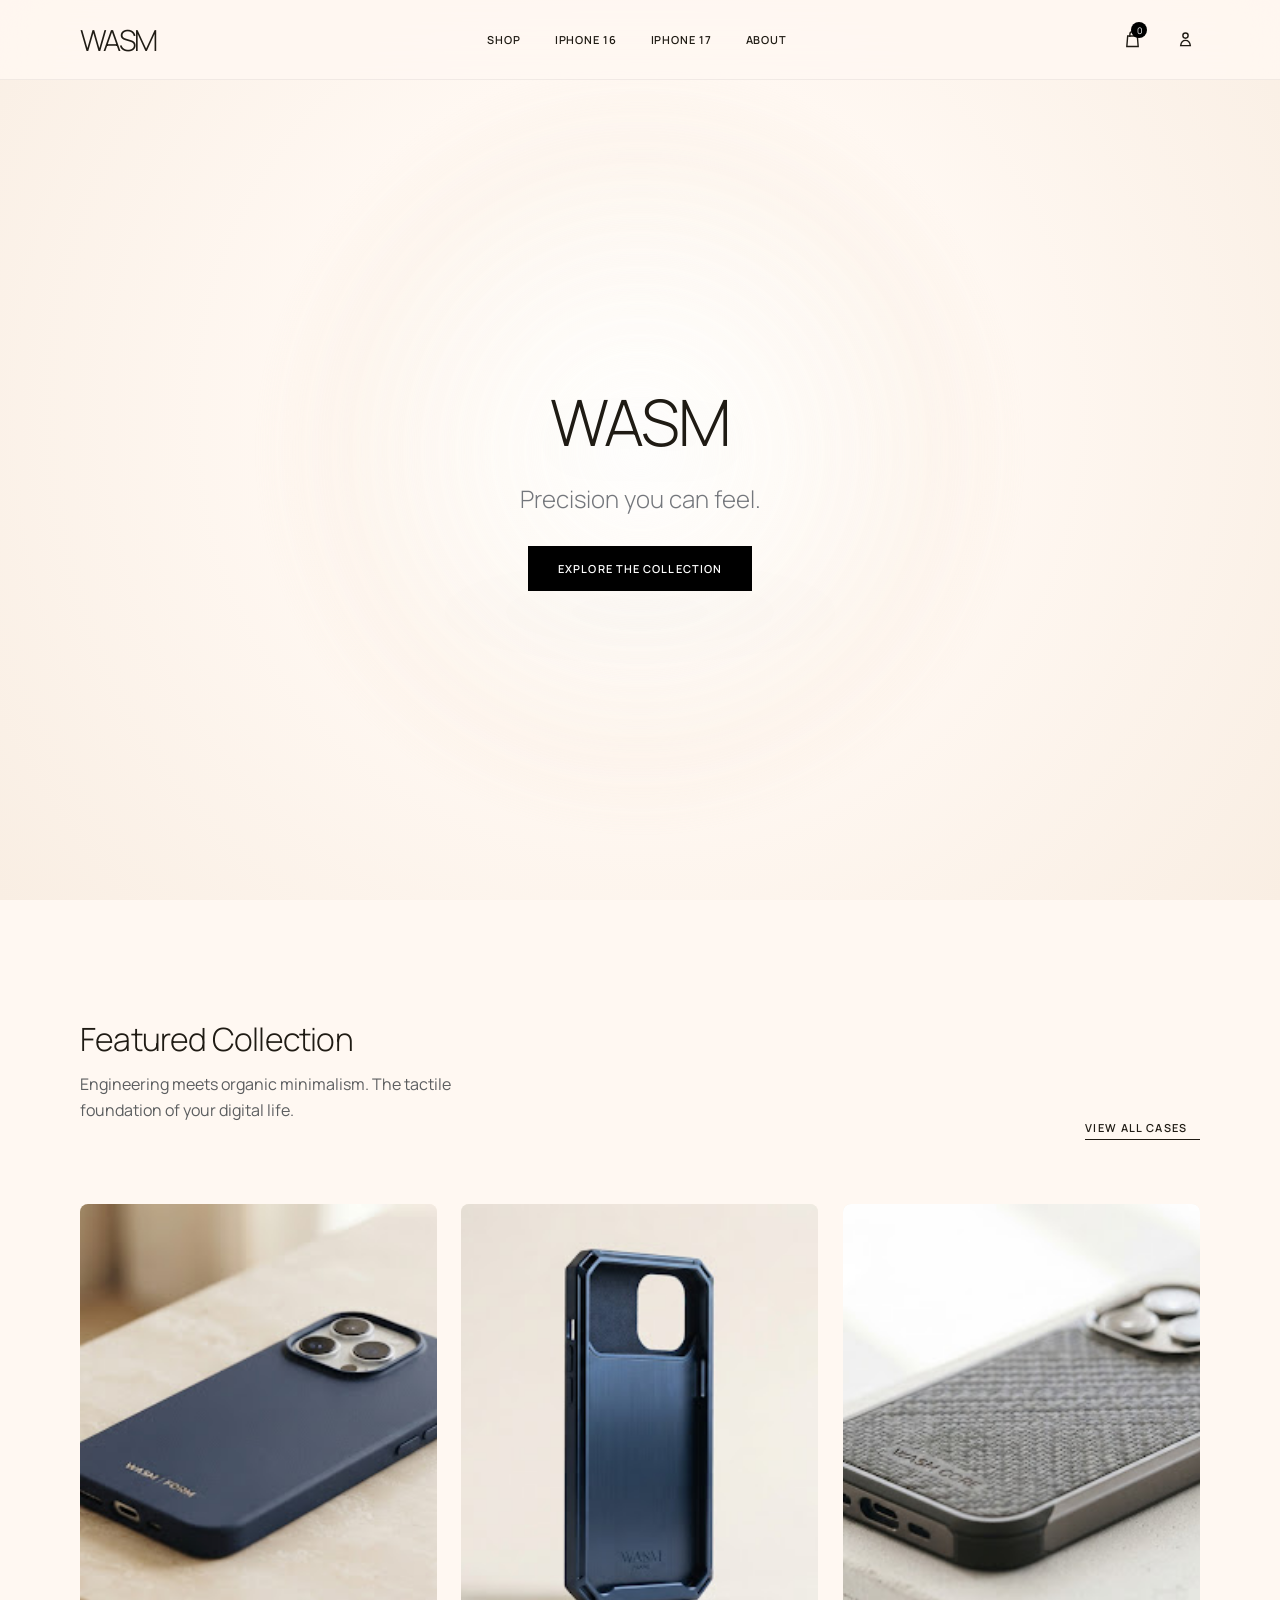
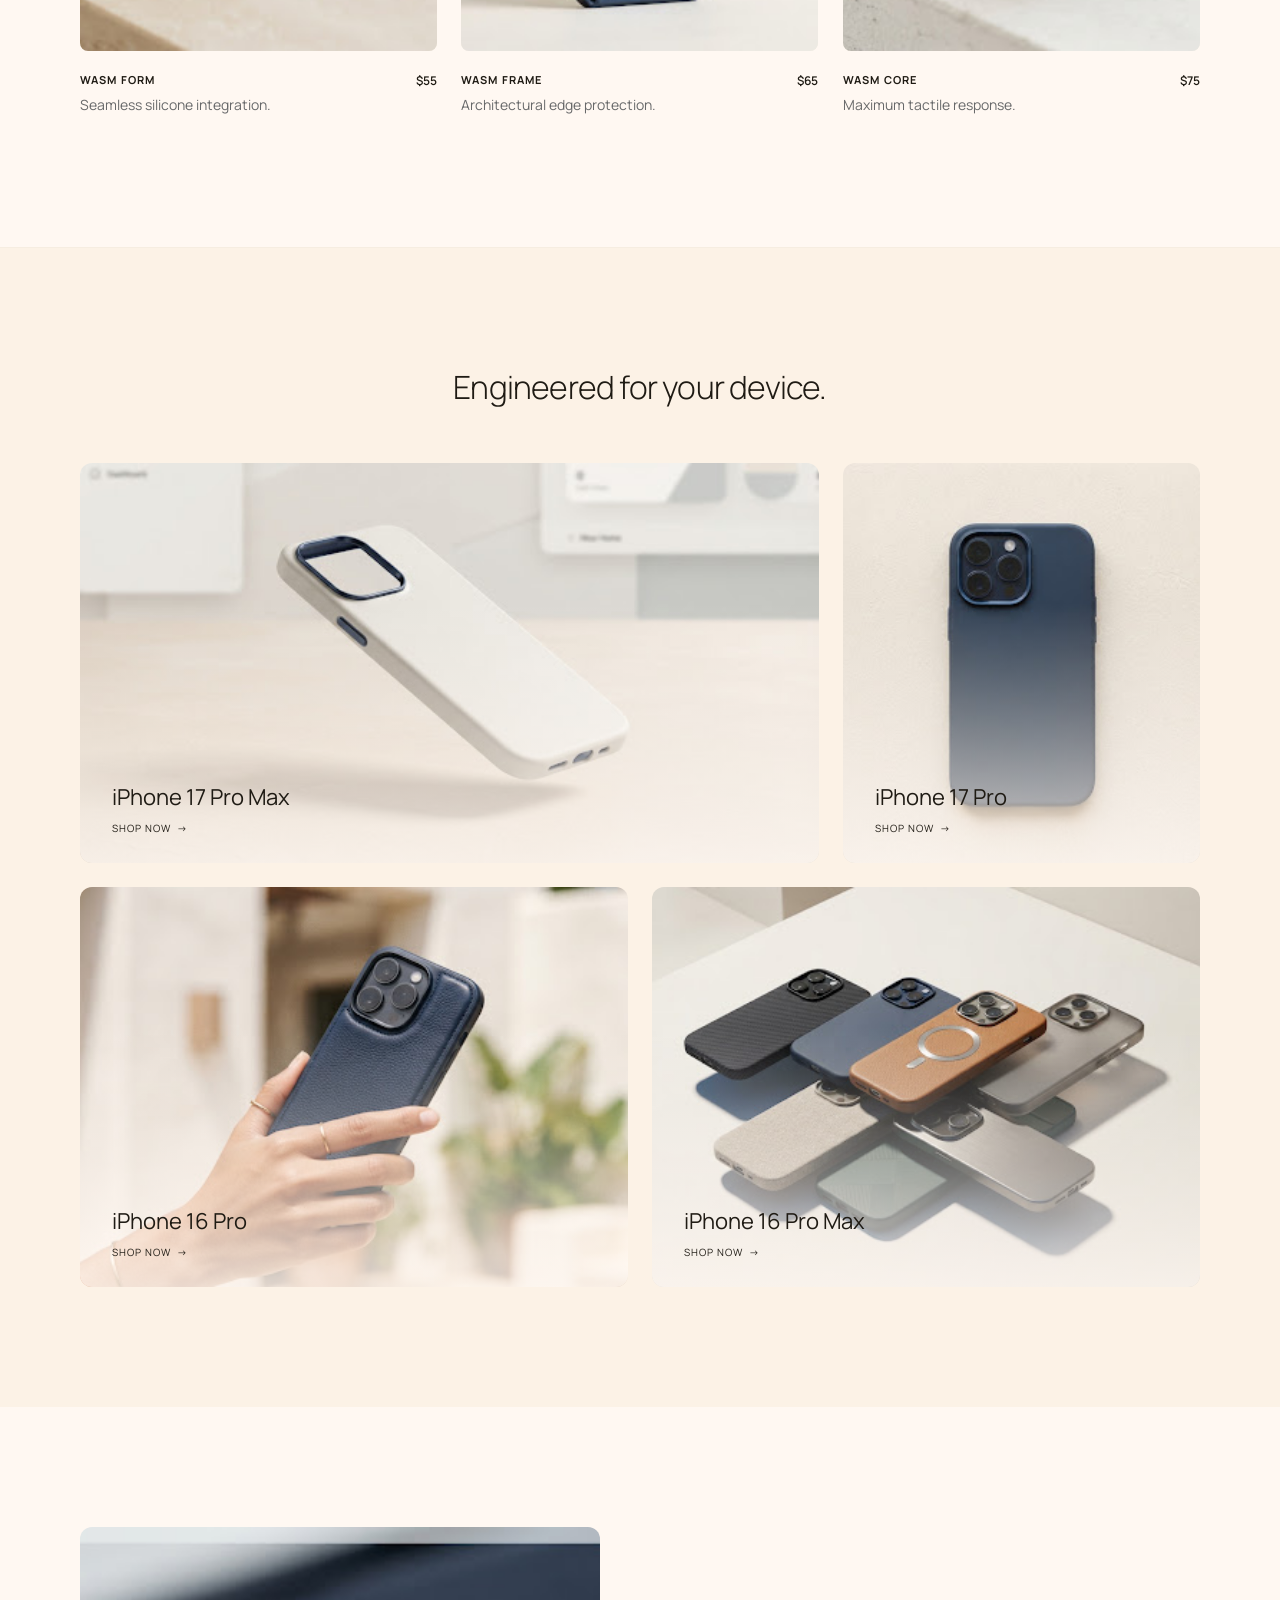
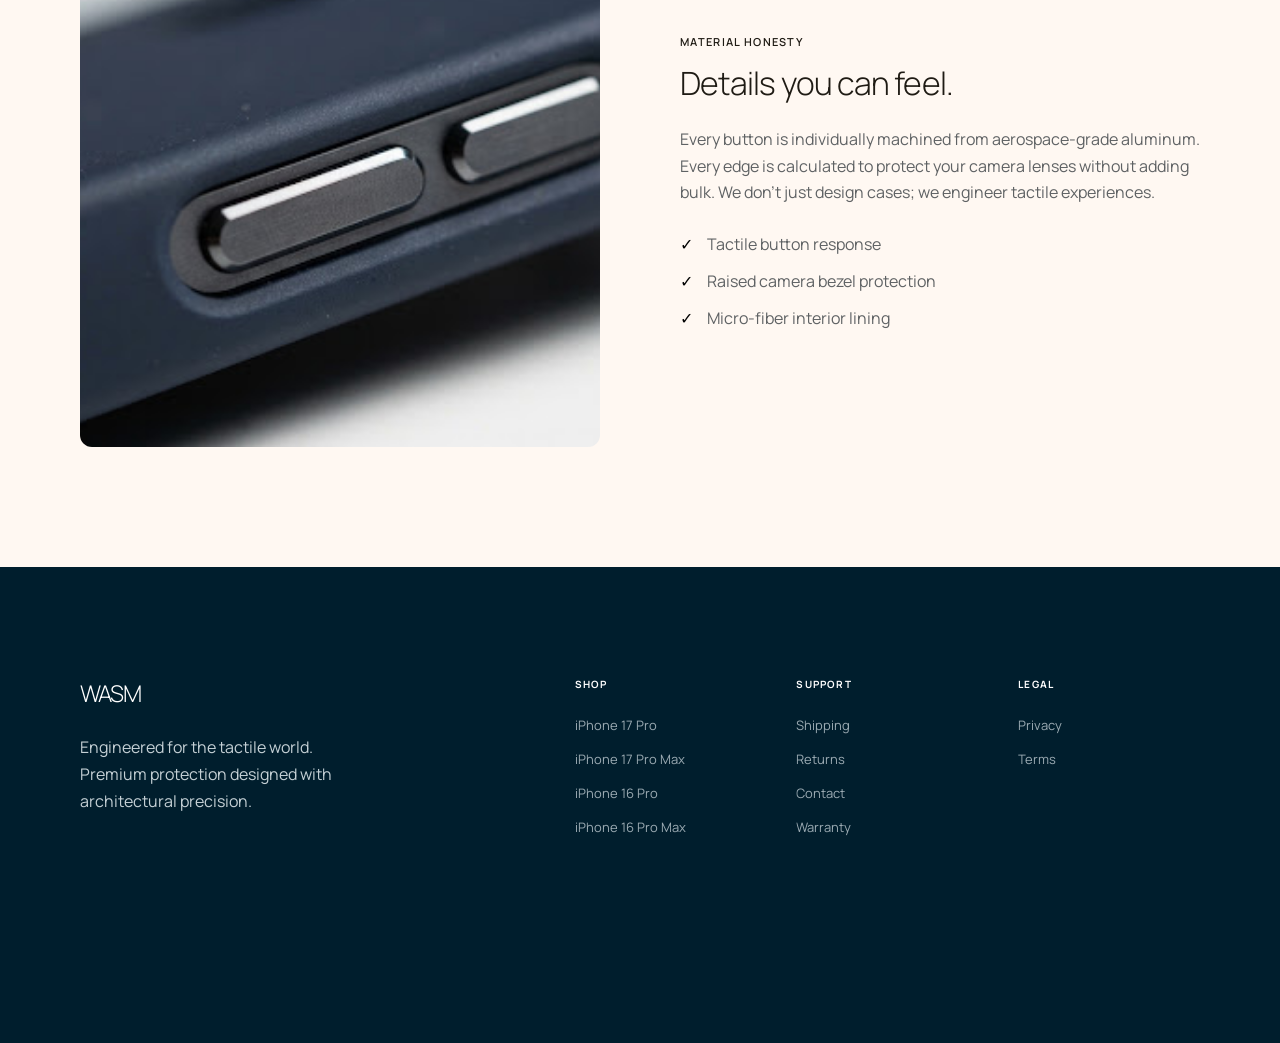
==== index.html @ 190b5850 "." ====
<!doctype html>
<html lang="en">
<head>
  <meta charset="utf-8"><meta name="viewport" content="width=device-width,initial-scale=1">
  <meta name="description" content="WASM premium phone cases, engineered for the tactile world.">
  <title>WASM — Precision you can feel.</title>
  <link rel="preconnect" href="https://fonts.googleapis.com"><link rel="preconnect" href="https://fonts.gstatic.com" crossorigin>
  <link href="https://fonts.googleapis.com/css2?family=Manrope:wght@300;400;500;600&display=swap" rel="stylesheet">
  <link rel="stylesheet" href="css/site.css"><link rel="stylesheet" href="css/motion.css">
  <script defer src="js/app.js"></script>
</head>
<body data-page="home">
  <div id="nav"></div>
  <header class="hero">
    <div class="hero-inner"><h1>WASM</h1><p>Precision you can feel.</p><a class="button" href="#collection">Explore the collection</a></div>
  </header>
  <main>
    <section class="section container" id="collection">
      <div class="section-heading"><div><h2>Featured Collection</h2><p>Engineering meets organic minimalism. The tactile<br>foundation of your digital life.</p></div><a class="text-link" href="shop.html">View all cases</a></div>
      <div class="featured-grid" id="featured-products"></div>
    </section>
    <section class="section devices">
      <div class="container"><h2 class="center">Engineered for your device.</h2>
        <div class="device-grid">
          <a class="device device-wide" href="product.html"><img src="assets/device-17-max.jpg" alt="iPhone 17 Pro Max case"><span><b>iPhone 17 Pro Max</b><small>Shop now&nbsp; →</small></span></a>
          <a class="device" href="product.html"><img src="assets/device-17.jpg" alt="iPhone 17 Pro case"><span><b>iPhone 17 Pro</b><small>Shop now&nbsp; →</small></span></a>
          <a class="device device-half" href="shop.html"><img src="assets/device-16.jpg" alt="iPhone 16 Pro case"><span><b>iPhone 16 Pro</b><small>Shop now&nbsp; →</small></span></a>
          <a class="device device-half" href="shop.html"><img src="assets/device-16-max.jpg" alt="iPhone 16 Pro Max cases"><span><b>iPhone 16 Pro Max</b><small>Shop now&nbsp; →</small></span></a>
        </div>
      </div>
    </section>
    <section class="section container story" id="story"><img src="assets/detail-buttons.jpg" alt="Machined case buttons"><div><small class="eyebrow">Material honesty</small><h2>Details you can feel.</h2><p>Every button is individually machined from aerospace-grade aluminum. Every edge is calculated to protect your camera lenses without adding bulk. We don’t just design cases; we engineer tactile experiences.</p><ul><li>Tactile button response</li><li>Raised camera bezel protection</li><li>Micro-fiber interior lining</li></ul></div></section>
  </main>
  <div id="footer"></div>
</body>
</html>
---- css/site.css ----
:root{--cream:#fff8f2;--cream-low:#fcf2e6;--sand:#f6ede1;--sand-deep:#eae1d5;--ink:#1f1b14;--muted:#5f6163;--navy:#001e2d;--line:#d7d2cb;--max:1440px}
*{box-sizing:border-box}html{scroll-behavior:smooth}body{margin:0;background:var(--cream);color:var(--ink);font-family:Manrope,Arial,sans-serif;font-size:16px;font-weight:400;-webkit-font-smoothing:antialiased}button,input,select{font:inherit}button,a{color:inherit}a{text-decoration:none}img{display:block;width:100%}h1,h2,h3,p{margin-top:0}h1,h2{font-weight:300;letter-spacing:-.025em}h2{font-size:32px;line-height:1.2}.container{width:min(100%,var(--max));margin-inline:auto;padding-inline:80px}.section{padding-block:120px}.button{display:inline-flex;align-items:center;justify-content:center;border:0;background:#000;color:#fff;padding:15px 30px;text-transform:uppercase;font-size:11px;font-weight:600;letter-spacing:.1em;cursor:pointer}.wide{width:100%}.eyebrow,.text-link{font-size:11px;font-weight:600;letter-spacing:.12em;text-transform:uppercase}.center{text-align:center}
.site-nav{height:80px;position:fixed;inset:0 0 auto;z-index:20;background:rgb(255 248 242/.88);backdrop-filter:blur(22px);border-bottom:1px solid rgb(31 27 20/.06)}.nav-inner{height:100%;display:flex;align-items:center;justify-content:space-between}.brand{font-size:29px;font-weight:300;letter-spacing:-.06em}.nav-links{display:flex;gap:34px;align-items:center}.nav-links a{padding-block:7px;font-size:11px;font-weight:600;letter-spacing:.08em;text-transform:uppercase}.nav-links a.active{border-bottom:2px solid #000}.nav-actions{display:flex;align-items:center;gap:24px}.icon-button{border:0;background:transparent;padding:4px;cursor:pointer;display:grid;place-items:center}.icon-button svg{width:21px;height:21px;fill:none;stroke:currentColor;stroke-width:1.6}.menu-button{display:none}.bag-count{position:absolute;margin:-19px 0 0 14px;background:#000;color:#fff;border-radius:50%;font-size:9px;width:16px;height:16px;display:grid;place-items:center}
.hero{height:800px;min-height:100vh;display:grid;place-items:center;padding-top:80px}.hero-inner{text-align:center;display:flex;align-items:center;flex-direction:column}.hero h1{font-size:64px;line-height:1;margin:0 0 28px}.hero p{font-size:24px;color:#74777c;font-weight:300;margin-bottom:31px}.section-heading{display:flex;justify-content:space-between;align-items:flex-end;margin-bottom:64px}.section-heading h2{margin-bottom:14px}.section-heading p{line-height:1.6;color:#5c5e60}.text-link{border-bottom:1px solid;padding-bottom:4px}.featured-grid{display:grid;grid-template-columns:repeat(3,1fr);gap:24px}.featured-card .media{aspect-ratio:4/5;overflow:hidden;border-radius:8px;background:var(--sand);margin-bottom:21px}.featured-card img,.product-card img,.device img{height:100%;object-fit:cover;transition:transform .7s ease}.featured-card:hover img,.product-card:hover img,.device:hover img{transform:scale(1.025)}.product-meta{display:flex;align-items:flex-start;justify-content:space-between}.product-meta h3{font-size:11px;letter-spacing:.1em;margin-bottom:8px}.product-meta p{font-size:14px;color:#68696a}.product-meta>span{font-size:12px;font-weight:600}
.devices{background:var(--cream-low);border-top:1px solid var(--sand)}.devices h2{margin-bottom:56px}.device-grid{display:grid;grid-template-columns:repeat(12,1fr);gap:24px}.device{grid-column:span 4;height:400px;position:relative;overflow:hidden;border-radius:12px;background:var(--cream)}.device-wide{grid-column:span 8}.device-half{grid-column:span 6}.device:after{content:"";position:absolute;inset:35% 0 0;background:linear-gradient(transparent,rgb(255 248 242/.8))}.device span{position:absolute;left:32px;bottom:28px;z-index:2;display:flex;flex-direction:column}.device b{font-size:22px;font-weight:400}.device small{text-transform:uppercase;font-size:10px;letter-spacing:.1em;margin-top:9px}.story{display:grid;grid-template-columns:1fr 1fr;gap:80px;align-items:center}.story img{aspect-ratio:1;object-fit:cover;border-radius:12px}.story>div{max-width:550px}.story h2{margin:13px 0 24px}.story p{color:#5f6264;line-height:1.65}.story ul{list-style:none;margin:28px 0 0;padding:0;color:#5f6264}.story li{margin:15px 0}.story li:before{content:"✓";color:#000;margin-right:14px}
.site-footer{background:var(--navy);color:#c4d0d5;padding:110px 0 48px}.footer-top{display:grid;grid-template-columns:5fr 2fr 2fr 2fr;gap:40px}.footer-brand .brand{color:#fff;font-size:23px}.footer-brand p{max-width:300px;margin-top:25px;line-height:1.7}.footer-col b{display:block;color:#fff;margin-bottom:25px;text-transform:uppercase;font-size:10px;letter-spacing:.12em}.footer-col a{display:block;color:#9babb3;margin:16px 0;font-size:13px}.footer-bottom{border-top:1px solid rgb(255 255 255/.12);margin-top:90px;padding-top:38px;display:flex;justify-content:space-between;font-size:10px;letter-spacing:.06em;text-transform:uppercase}.footer-light .site-footer{background:var(--sand-deep);color:#111;padding:75px 0}.footer-light .footer-top{display:flex;justify-content:space-between;align-items:center}.footer-light .footer-brand p{margin:14px 0 0}.footer-light .footer-col{display:none}.footer-light .footer-bottom{border:0;margin:0;padding:0}.footer-light .footer-bottom span:first-child{display:none}
.shop-main{padding-top:140px;padding-bottom:190px}.shop-heading{display:flex;align-items:flex-end;justify-content:space-between;padding:28px 0 39px;border-bottom:1px solid #c8c9c8;margin-bottom:58px}.shop-heading h1{font-size:64px;margin-bottom:20px}.shop-heading p{font-size:16px;line-height:1.65;color:#4d4f50;margin:0}.filters{display:flex;gap:16px}.filters button{min-width:94px;padding:10px 17px;background:transparent;border:1px solid #bbb;border-radius:999px;font-size:12px;letter-spacing:.08em}.product-grid{display:grid;grid-template-columns:repeat(2,1fr);gap:86px 24px}.product-card .media{aspect-ratio:4/5;overflow:hidden;border-radius:8px;background:#f1eee8;margin-bottom:22px}.product-card h3{font-weight:400;font-size:23px;letter-spacing:-.03em;text-transform:none;margin-bottom:2px}.product-card .product-meta p{font-size:14px;margin-bottom:16px}.swatch-row{display:flex;gap:10px}.swatch-dot{width:14px;height:14px;border-radius:50%;border:1px solid #bbb}
.product-main{padding-top:120px;padding-bottom:120px;display:grid;grid-template-columns:7fr 5fr;gap:24px}.gallery{display:flex;flex-direction:column;gap:8px}.gallery img{object-fit:cover;border-radius:8px}.gallery-main{aspect-ratio:4/5;overflow:hidden}.gallery-main img{height:100%}.gallery-pair{display:grid;grid-template-columns:1fr 1fr;gap:8px}.gallery-pair img{aspect-ratio:1}.gallery-life{aspect-ratio:16/9;margin-top:16px}.product-controls{padding:17px 0 0 32px}.product-controls>h1{font-size:64px;line-height:1.03;margin:18px 0}.price{font-size:24px}.rule{height:1px;background:#e1e1e1;margin:34px 0 25px}.product-controls fieldset{padding:0 0 26px;margin:0 0 25px;border:0;border-bottom:1px solid #e7e5e2}.product-controls legend{font-size:11px;letter-spacing:.11em;text-transform:uppercase;margin-bottom:18px}.model-grid{display:grid;grid-template-columns:1fr 1fr;gap:8px}.model-grid button{height:56px;border:1px solid #c8ccd0;background:#fff}.model-grid button.active{background:var(--sand-deep);border-color:#000}.field-row{display:flex;justify-content:space-between}.field-row span{font-size:15px}.swatches{display:flex;gap:18px}.swatches button{position:relative;width:34px;height:34px;border:1px solid #ddd;border-radius:50%;background:var(--swatch)}.swatches button.active:after{content:"";position:absolute;inset:-5px;border:1px solid #000;border-radius:50%}.buy{padding-bottom:40px;border-bottom:1px solid #e7e5e2}.buy p{font-size:15px;color:#686152}.pay-row{display:grid;grid-template-columns:1fr 1fr;gap:8px;margin-top:17px}.pay-row button{height:58px;background:#fff;border:1px solid #c6cbd0}.pay-row .button{background:#000}.product-controls details{border-bottom:1px solid #e7e5e2;padding:20px 0}.product-controls summary{display:flex;justify-content:space-between;list-style:none;text-transform:uppercase;font-size:11px;letter-spacing:.11em;cursor:pointer}.product-controls details p{font-size:14px;line-height:1.6;color:#5f6163;margin:18px 0 0}#toast{position:fixed;right:24px;bottom:24px;padding:14px 22px;background:var(--navy);color:#fff;opacity:0;transform:translateY(8px);transition:.25s;z-index:30}#toast.show{opacity:1;transform:none}
.checkout-header{height:88px;background:#fff;border-bottom:1px solid var(--sand-deep);display:grid;place-items:center}.checkout-header a{font-size:32px;font-weight:300;letter-spacing:-.05em}.checkout-main{background:#fff;max-width:none;padding-top:86px;padding-bottom:120px;display:grid;grid-template-columns:minmax(500px,760px) 520px;justify-content:center;gap:78px}.checkout-main form{padding-top:8px}.checkout-main section{margin-bottom:63px}.checkout-main h2{font-size:30px;margin-bottom:31px}.express{display:grid;grid-template-columns:1fr 1fr;gap:18px}.express button{height:50px;border:1px solid #bfc2c4;border-radius:999px;background:var(--sand-deep);font-size:12px;text-transform:uppercase;letter-spacing:.09em}.express .button{background:#000}.separator{display:flex;align-items:center;gap:20px;margin-top:35px;text-transform:uppercase;font-size:11px;letter-spacing:.14em}.separator:before,.separator:after{content:"";height:1px;background:#bfc2c4;flex:1}.form-grid{display:grid;grid-template-columns:1fr 1fr;gap:18px 20px}.form-grid .short{grid-column:span 1}.form-grid input:nth-child(4),.form-grid input:nth-child(5){grid-column:span 1}.form-grid input,.form-grid select,.card-fields input{height:48px;border:1px solid #81909f;background:#fff;padding:0 14px;color:#1f1b14}.form-grid input:first-child,.form-grid input:nth-child(4),.form-grid input:nth-child(5){width:58%}.card-fields{border:1px solid #c4cbd0;border-radius:14px;padding:28px;display:grid;grid-template-columns:1fr 1fr;gap:18px}.card-fields .short{grid-column:span 1;width:76%}.card-fields input:first-child,.card-fields input:last-child{grid-column:1}.pay-now{width:100%;border-radius:999px;height:57px}.summary{background:var(--sand);border:1px solid #e5d8c7;border-radius:16px;padding:40px;align-self:start}.summary h2{margin-bottom:40px}.summary-product{display:grid;grid-template-columns:104px 1fr auto;gap:20px;align-items:center;padding-bottom:35px;border-bottom:1px solid #ded5c9}.summary-product img{height:104px;object-fit:cover;border-radius:8px}.summary-product b{font-size:17px;font-weight:500}.summary-product p{line-height:1.55;margin:8px 0 0}.summary-product strong{font-size:18px;font-weight:400}.summary dl{margin:25px 0 0}.summary dl div{display:flex;justify-content:space-between;padding:13px 0}.summary dt,.summary dd{margin:0}.summary .total{border-top:1px solid #ded5c9;margin-top:20px;padding-top:30px;font-size:26px}#checkout-status{min-height:24px;text-align:center;margin-top:16px}
@media(min-width:721px) and (max-width:1100px){.container{padding-inline:6.2vw}.product-controls>h1{font-size:52px}}
.product-controls{padding-left:10px}
.checkout-main{grid-template-columns:minmax(0,675px) minmax(380px,461px);gap:69px}
.form-grid{grid-template-columns:repeat(6,1fr);gap:18px}
.form-grid input,.form-grid select{width:100%!important}
.form-grid input:nth-child(1){grid-column:1/span 2;grid-row:1}
.form-grid input:nth-child(2){grid-column:1/span 3;grid-row:2}
.form-grid input:nth-child(3){grid-column:4/span 3;grid-row:2}
.form-grid input:nth-child(4){grid-column:1/span 2;grid-row:3}
.form-grid input:nth-child(5){grid-column:1/span 2;grid-row:4}
.form-grid input:nth-child(6){grid-column:1/span 2;grid-row:5}
.form-grid select{grid-column:3/span 2;grid-row:5}
.form-grid input:nth-child(8){grid-column:5/span 2;grid-row:5}
@media(max-width:720px){.container{padding-inline:20px}.site-nav{height:64px}.brand{font-size:22px}.nav-links{display:none}.nav-actions{gap:12px}.menu-button{display:grid}.hero{min-height:620px;height:100vh;padding-top:64px}.hero h1{font-size:40px}.hero p{font-size:18px}.section{padding-block:80px}.section-heading{align-items:flex-start}.section-heading p br{display:none}.featured-grid{grid-template-columns:1fr}.device-grid{grid-template-columns:1fr}.device,.device-wide,.device-half{grid-column:auto;height:330px}.story{grid-template-columns:1fr;gap:42px}.story>div{max-width:none}.footer-top{grid-template-columns:1fr 1fr}.footer-brand{grid-column:1/-1}.shop-main{padding-top:90px}.shop-heading{align-items:flex-start;gap:26px}.shop-heading h1{font-size:40px}.shop-heading p br{display:none}.filters{gap:7px}.filters button{min-width:auto}.product-grid{gap:50px 10px}.product-card h3{font-size:15px}.product-main{padding-top:88px;grid-template-columns:1fr}.product-controls{padding:30px 0}.product-controls>h1{font-size:40px}.checkout-main{padding-top:50px;grid-template-columns:1fr;gap:25px}.summary{grid-row:1}.checkout-main form{grid-row:2}.checkout-main section{margin-bottom:45px}}
@media(max-width:560px){.section-heading,.shop-heading{flex-direction:column}.featured-grid,.product-grid{grid-template-columns:1fr}.product-grid{gap:60px}.shop-heading h1{margin-bottom:10px}.filters{width:100%;justify-content:flex-end}.gallery-pair{gap:5px}.model-grid{grid-template-columns:1fr}.footer-top{grid-template-columns:1fr}.footer-bottom{align-items:flex-start;gap:18px;flex-direction:column}.footer-light .footer-top{align-items:flex-start;flex-direction:column}.form-grid,.card-fields{grid-template-columns:1fr}.form-grid>*,.form-grid .short,.form-grid input:first-child,.form-grid input:nth-child(4),.form-grid input:nth-child(5),.card-fields .short{grid-column:1!important;width:100%!important}.summary{padding:24px}.summary-product{grid-template-columns:70px 1fr auto}.summary-product img{height:70px}.checkout-header{height:70px}}
---- css/motion.css ----
:root{
  --motion-fast:180ms;--motion-ui:340ms;--motion-reveal:760ms;--motion-editorial:1000ms;
  --ease-premium:cubic-bezier(.22,1,.36,1);--ease-snappy:cubic-bezier(.2,.8,.2,1);
}
html{scroll-behavior:smooth}body{transition:opacity var(--motion-fast) ease,transform var(--motion-fast) var(--ease-premium)}
html.motion-enhanced body.page-entering{opacity:0;transform:translateY(6px)}
html.motion-enhanced body.page-leaving{opacity:0;transform:translateY(-5px);pointer-events:none}

/* Global interaction language */
a,button,input,select,summary{-webkit-tap-highlight-color:transparent}
button,.button,.text-link,.device,.product-card,.featured-card{will-change:transform}
button,.button{position:relative;overflow:hidden;transition:transform var(--motion-fast) var(--ease-snappy),background-color var(--motion-ui) var(--ease-premium),border-color var(--motion-ui) var(--ease-premium),color var(--motion-ui) var(--ease-premium),box-shadow var(--motion-ui) var(--ease-premium)}
button:not(:disabled):active,.button:active{transform:scale(.98)!important;transition-duration:90ms}
.button:before{content:"";position:absolute;inset:0;background:linear-gradient(105deg,transparent 20%,rgba(255,255,255,.18) 47%,transparent 72%);transform:translateX(-125%);transition:transform 650ms var(--ease-premium);pointer-events:none}
.button:hover:before{transform:translateX(125%)}
.button:hover{box-shadow:0 12px 30px rgba(10,29,43,.11)}
.text-link{display:inline-block;transition:transform var(--motion-fast) var(--ease-premium),opacity var(--motion-fast)}
.text-link:after{content:" →";display:inline-block;opacity:0;transform:translateX(-6px);transition:inherit}
.text-link:hover{transform:translateX(2px)}.text-link:hover:after{opacity:1;transform:translateX(3px)}
:focus-visible{outline:2px solid #0a1d2b;outline-offset:4px}

/* Page load and navbar */
.site-nav{transition:height var(--motion-ui) var(--ease-premium),background-color var(--motion-ui),border-color var(--motion-ui),box-shadow var(--motion-ui),transform var(--motion-ui) var(--ease-premium)}
.site-nav.is-scrolled{height:66px;background:rgba(255,248,242,.76);border-color:rgba(31,27,20,.12);box-shadow:0 10px 30px rgba(10,29,43,.045)}
.site-nav.is-dimmed{transform:translateY(-8px)}
.brand{transition:opacity var(--motion-ui),transform var(--motion-ui) var(--ease-premium)}
.nav-links a{position:relative;border-bottom:0!important;transition:color var(--motion-fast),opacity var(--motion-fast),transform var(--motion-fast) var(--ease-premium)}
.nav-links a:after{content:"";position:absolute;height:1px;left:12px;right:12px;bottom:1px;background:currentColor;transform:scaleX(0);transform-origin:right;transition:transform var(--motion-ui) var(--ease-premium)}
.nav-links a.active:after,.nav-links a:hover:after{transform:scaleX(1);transform-origin:left}.nav-links a:hover{transform:translateY(-1px)}
.icon-button{transition:transform var(--motion-fast) var(--ease-snappy),background-color var(--motion-ui);border-radius:50%}.icon-button:hover{transform:translateY(-2px);background:rgba(31,27,20,.055)}
.account-mark{cursor:default}.account-mark:hover{transform:none;background:transparent}
.bag-count{transition:transform 280ms var(--ease-premium),background-color var(--motion-ui)}.bag-count.bump{animation:bag-pop 430ms var(--ease-premium)}
@keyframes bag-pop{0%{transform:scale(.7)}45%{transform:scale(1.28)}100%{transform:scale(1)}}

/* Progressive reveal system: content is visible when JS is absent */
html.motion-enhanced .motion-reveal{opacity:0;transform:translate3d(0,26px,0);transition:opacity var(--motion-reveal) var(--ease-premium),transform var(--motion-reveal) var(--ease-premium);transition-delay:var(--motion-delay,0ms)}
html.motion-enhanced .motion-reveal[data-motion="left"]{transform:translate3d(-28px,0,0)}
html.motion-enhanced .motion-reveal[data-motion="right"]{transform:translate3d(28px,0,0)}
html.motion-enhanced .motion-reveal[data-motion="scale"]{transform:scale(1.035)}
html.motion-enhanced .motion-reveal[data-motion="mask"]{opacity:1;clip-path:inset(0 0 100% 0);transform:scale(1.035);transition:clip-path var(--motion-editorial) var(--ease-premium),transform var(--motion-editorial) var(--ease-premium)}
html.motion-enhanced .motion-reveal.is-visible{opacity:1;transform:none;clip-path:inset(0 0 0 0)}
.motion-media{overflow:hidden}.motion-media img{transition:transform var(--motion-editorial) var(--ease-premium),filter var(--motion-ui),opacity var(--motion-ui)}

/* Cinematic homepage */
.hero{isolation:isolate;perspective:1200px;overflow:hidden;background:radial-gradient(circle at calc(50% + var(--hero-x,0px)) calc(46% + var(--hero-y,0px)),#fffdf9 0,#fff8f2 43%,#f9eee3 100%);transition:background-position .2s}
.hero-scene{position:absolute;inset:0;z-index:1;opacity:0;transform:scale(.97);transition:opacity 1100ms var(--ease-premium),transform 1200ms var(--ease-premium);pointer-events:none;mask-image:linear-gradient(90deg,transparent 0,rgba(0,0,0,.08) 30%,#000 50%,#000 100%)}
.hero.is-loaded .hero-scene{opacity:.78;transform:none}.hero-scene canvas{width:100%!important;height:100%!important;display:block;filter:drop-shadow(0 35px 34px rgba(10,29,43,.13))}
.hero:before,.hero:after{content:"";position:absolute;pointer-events:none;border-radius:50%;filter:blur(4px);will-change:transform,opacity}
.hero:before{width:min(60vw,850px);aspect-ratio:1;left:50%;top:50%;background:radial-gradient(circle,rgba(255,255,255,.8),rgba(238,221,200,.13) 55%,transparent 72%);transform:translate3d(calc(-50% + var(--hero-bg-x,0px)),calc(-50% + var(--hero-bg-y,0px)),0) scale(var(--hero-light-scale,1));opacity:.9}
.hero:after{width:42vw;height:90px;left:29%;top:63%;background:radial-gradient(ellipse,rgba(10,29,43,.12),transparent 70%);filter:blur(26px);opacity:var(--hero-shadow-opacity,.2);transform:translate3d(var(--hero-shadow-x,0px),var(--hero-shadow-y,0px),0) scaleX(var(--hero-shadow-scale,1))}
.hero-inner{z-index:3;will-change:transform,opacity;transform:translate3d(var(--hero-content-x,0px),var(--hero-content-y,0px),0) scale(var(--hero-content-scale,1));opacity:var(--hero-content-opacity,1)}
html.motion-enhanced .hero-inner>*{opacity:0;transform:translateY(18px)}
html.motion-enhanced .hero.is-loaded .hero-inner>*{opacity:1;transform:none;transition:opacity 760ms var(--ease-premium),transform 760ms var(--ease-premium)}
html.motion-enhanced .hero.is-loaded .hero-inner>p{transition-delay:90ms}html.motion-enhanced .hero.is-loaded .hero-inner>.button{transition-delay:170ms}
.hero h1{filter:drop-shadow(0 16px 24px rgba(10,29,43,.035))}
.device{transition:transform 700ms var(--ease-premium),box-shadow 500ms,filter 500ms}.device:hover{transform:translateY(-4px);box-shadow:0 22px 54px rgba(10,29,43,.08)}.device span{transition:transform var(--motion-ui) var(--ease-premium)}.device:hover span{transform:translateX(4px)}
.story img{will-change:transform;transform:translateY(var(--story-parallax,0px)) scale(1.025)}

/* Product cards and alternate photography */
.featured-card,.product-card{display:block;transition:transform var(--motion-ui) var(--ease-premium)}
.featured-card .media,.product-card .media{position:relative;transition:background-color var(--motion-ui),box-shadow var(--motion-ui) var(--ease-premium)}
.featured-card:hover .media,.product-card:hover .media{box-shadow:0 20px 48px rgba(10,29,43,.075)}
.featured-card .media img,.product-card .media img{position:absolute;inset:0}
.featured-card .alt-image,.product-card .alt-image{opacity:0;transform:scale(1.018);transition:opacity 520ms var(--ease-premium),transform 800ms var(--ease-premium)}
.featured-card:hover .alt-image,.product-card:hover .alt-image{opacity:1;transform:scale(1.025)}
.featured-card:hover .media>img:not(.alt-image),.product-card:hover .media>img:not(.alt-image){opacity:0;transform:scale(1.018)}
.product-meta h3,.product-meta p,.product-meta>span,.swatch-row{transition:transform var(--motion-ui) var(--ease-premium),opacity var(--motion-ui)}
.featured-card:hover .product-meta h3,.product-card:hover .product-meta h3{transform:translateX(3px)}
.featured-card:hover .product-meta>span,.product-card:hover .product-meta>span{transform:translateX(-3px)}
.product-card.is-filtering{opacity:0;transform:scale(.975);transition:opacity 180ms,transform 180ms}
.swatch-dot{transition:transform var(--motion-fast),box-shadow var(--motion-fast)}.product-card:hover .swatch-dot{transform:scale(1.08)}

/* Product detail */
.gallery-main{position:relative;cursor:crosshair}.gallery-main:after{content:"";position:absolute;inset:0;pointer-events:none;background:radial-gradient(circle at var(--zoom-x,50%) var(--zoom-y,50%),rgba(255,255,255,.16),transparent 24%);opacity:var(--zoom-active,0);transition:opacity var(--motion-fast)}
.gallery-main img{will-change:transform;transform:scale(var(--gallery-scale,1)) translate3d(var(--gallery-x,0),var(--gallery-y,0),0);transition:transform 450ms var(--ease-premium)}
.gallery-pair img,.gallery-life{transition:transform 700ms var(--ease-premium),filter 500ms}.gallery-pair img:hover,.gallery-life:hover{transform:scale(.992);filter:contrast(1.02)}
.model-grid{position:relative}.model-grid button{transition:background-color var(--motion-ui),border-color var(--motion-ui),color var(--motion-ui),transform var(--motion-fast)}.model-grid button:hover{border-color:#6f7478;transform:translateY(-1px)}.model-grid button.active{animation:selector-set 380ms var(--ease-premium)}
@keyframes selector-set{0%{box-shadow:inset 0 0 0 0 rgba(10,29,43,.12)}55%{box-shadow:inset 0 0 0 22px rgba(10,29,43,.055)}100%{box-shadow:inset 0 0 0 0 transparent}}
.swatches button{transition:transform var(--motion-fast) var(--ease-snappy),filter var(--motion-ui)}.swatches button:hover{transform:scale(1.1);filter:brightness(1.025)}.swatches button.active:after{animation:ring-in 360ms var(--ease-premium)}
@keyframes ring-in{from{opacity:0;transform:scale(.72)}to{opacity:1;transform:scale(1)}}
#color-name{display:inline-block;transition:opacity var(--motion-fast),transform var(--motion-fast)}#color-name.is-changing{opacity:0;transform:translateY(5px)}
#product-main-image.is-changing{opacity:.4;transform:scale(1.018)}
#add-to-bag{min-height:44px}#add-to-bag.is-confirmed{background:#0a1d2b}#add-to-bag .button-label{display:inline-block;transition:opacity var(--motion-fast),transform var(--motion-fast)}
.product-controls details p{animation:accordion-in var(--motion-ui) var(--ease-premium);transform-origin:top}.product-controls details summary span{transition:transform var(--motion-ui) var(--ease-premium)}.product-controls details[open] summary span{transform:rotate(180deg)}
@keyframes accordion-in{from{opacity:0;transform:translateY(-7px)}to{opacity:1;transform:none}}

/* Cart drawer */
.cart-overlay{position:fixed;inset:0;z-index:80;background:rgba(10,20,26,.28);backdrop-filter:blur(2px);opacity:0;visibility:hidden;transition:opacity var(--motion-ui),visibility 0s linear var(--motion-ui)}
.cart-drawer{position:absolute;right:0;top:0;height:100%;width:min(440px,100%);background:#fff8f2;padding:34px;display:flex;flex-direction:column;transform:translateX(102%);transition:transform 520ms var(--ease-premium);box-shadow:-20px 0 70px rgba(10,29,43,.12)}
.cart-overlay.is-open{opacity:1;visibility:visible;transition-delay:0s}.cart-overlay.is-open .cart-drawer{transform:none}
.cart-head{display:flex;justify-content:space-between;align-items:center;padding-bottom:28px;border-bottom:1px solid #ddd5cb}.cart-head h2{margin:0;font-size:26px}.cart-close{background:transparent;border:0;width:40px;height:40px;font-size:24px}
.cart-body{padding:28px 0;flex:1}.cart-item{display:grid;grid-template-columns:92px 1fr auto;gap:18px;align-items:start;overflow:hidden;transition:opacity var(--motion-ui),transform var(--motion-ui),max-height 420ms var(--ease-premium),margin 420ms}.cart-item.is-removing{opacity:0;transform:translateX(16px);max-height:0;margin:0}.cart-item img{height:112px;object-fit:cover;border-radius:8px}.cart-item h3{font-size:16px;font-weight:500;margin-bottom:5px}.cart-item p{font-size:13px;color:#666}.quantity-control{display:inline-flex;border:1px solid #c9c5bf;margin-top:15px}.quantity-control button{border:0;background:transparent;width:32px;height:31px}.quantity-control span{width:30px;display:grid;place-items:center;font-size:13px}.cart-remove{border:0;background:transparent;font-size:18px}.cart-empty{opacity:.62;padding:40px 0;text-align:center}.cart-foot{border-top:1px solid #ddd5cb;padding-top:24px}.cart-subtotal{display:flex;justify-content:space-between;font-size:18px;margin-bottom:20px}.cart-subtotal strong{display:inline-block;transition:opacity var(--motion-fast),transform var(--motion-fast)}.cart-subtotal strong.updating{opacity:.3;transform:translateY(-4px)}
body.overlay-open{overflow:hidden}

/* Mobile menu */
.mobile-menu{position:fixed;inset:64px 0 0;z-index:70;background:rgba(255,248,242,.97);backdrop-filter:blur(24px);display:flex;flex-direction:column;padding:48px 20px;visibility:hidden;opacity:0;transform:translateY(-14px);transition:opacity var(--motion-ui),transform var(--motion-ui) var(--ease-premium),visibility 0s linear var(--motion-ui)}
.mobile-menu.is-open{visibility:visible;opacity:1;transform:none;transition-delay:0s}.mobile-menu a{font-size:30px;font-weight:300;padding:15px 0;opacity:0;transform:translateY(12px);border-bottom:1px solid #e7ddd2}.mobile-menu.is-open a{opacity:1;transform:none;transition:opacity 450ms var(--ease-premium),transform 450ms var(--ease-premium);transition-delay:calc(var(--i)*55ms)}
.menu-button svg{transition:transform var(--motion-ui)}.menu-button.is-open svg{transform:rotate(90deg)}

/* Shop filter sheet */
.filter-sheet-overlay{position:fixed;inset:0;z-index:75;background:rgba(10,20,26,.22);opacity:0;visibility:hidden;transition:opacity var(--motion-ui),visibility 0s linear var(--motion-ui)}
.filter-sheet{position:absolute;right:24px;top:96px;width:330px;background:#fffaf6;padding:28px;box-shadow:0 24px 70px rgba(10,29,43,.14);transform:translateY(-12px) scale(.98);opacity:0;transition:transform var(--motion-ui) var(--ease-premium),opacity var(--motion-ui)}
.filter-sheet-overlay.is-open{visibility:visible;opacity:1;transition-delay:0s}.filter-sheet-overlay.is-open .filter-sheet{transform:none;opacity:1}.filter-sheet-head{display:flex;justify-content:space-between;align-items:center;margin-bottom:22px}.filter-sheet h3{font-weight:400;margin:0}.filter-sheet-close{border:0;background:transparent;font-size:22px}.filter-options{display:grid;gap:10px}.filter-option{display:flex;justify-content:space-between;padding:13px;border:1px solid #ddd5cb;background:transparent}.filter-option.is-active{background:#eae1d5;border-color:#847d73}.filter-apply{width:100%;margin-top:22px}

/* Checkout stays calm */
.checkout-main input,.checkout-main select{transition:border-color var(--motion-fast),box-shadow var(--motion-ui),background-color var(--motion-ui),transform var(--motion-fast)}
.checkout-main input:focus,.checkout-main select:focus{outline:0;border-color:#0a1d2b;box-shadow:0 0 0 3px rgba(10,29,43,.08);background:#fff}.checkout-main input:user-invalid{border-color:#a4483f;background:#fffafa}.checkout-main input:focus::placeholder{transform:translateY(-1px);opacity:.55}.checkout-main input::placeholder{transition:opacity var(--motion-fast),transform var(--motion-fast)}
.express button.is-selected{background:#0a1d2b;color:#fff;border-color:#0a1d2b}.summary{transition:box-shadow var(--motion-ui),transform var(--motion-ui)}.summary:hover{box-shadow:0 18px 45px rgba(10,29,43,.055);transform:translateY(-2px)}
#checkout-status{opacity:0;transform:translateY(5px);transition:opacity var(--motion-ui),transform var(--motion-ui)}#checkout-status:not(:empty){opacity:1;transform:none}
.pay-now:disabled{opacity:.7;cursor:default}
.card-fields input:nth-child(1){grid-column:1;grid-row:1;width:76%}.card-fields input:nth-child(2){grid-column:1;grid-row:2}.card-fields input:nth-child(3){grid-column:2;grid-row:2}.card-fields input:nth-child(4){grid-column:1;grid-row:3;width:76%}
.footer-light .footer-brand .brand{color:#111}

/* Footer entrance */
.site-footer .footer-bottom{position:relative}.site-footer .footer-bottom:before{content:"";position:absolute;top:0;left:0;right:0;height:1px;background:currentColor;opacity:.15;transform:scaleX(var(--footer-line,0));transform-origin:left;transition:transform var(--motion-editorial) var(--ease-premium)}

@media(max-width:720px){
  .site-nav.is-scrolled{height:58px}.site-nav.is-dimmed{transform:none}
  .hero:after{width:80vw;left:10%}.hero{background-position:center}.hero-scene{display:none}
  .cart-drawer{padding:24px}.filter-sheet{left:0;right:0;bottom:0;top:auto;width:100%;border-radius:18px 18px 0 0;transform:translateY(102%)}
  .filter-sheet-overlay.is-open .filter-sheet{transform:none}
  .gallery-main{cursor:default}.gallery-main:after{display:none}.gallery-main img{transform:none!important}
  .featured-card .alt-image,.product-card .alt-image{display:none}
  .product-controls{position:relative}
  .mobile-sticky-buy{position:fixed;z-index:55;left:0;right:0;bottom:0;background:rgba(255,248,242,.92);backdrop-filter:blur(18px);padding:12px 20px calc(12px + env(safe-area-inset-bottom));display:flex;align-items:center;gap:16px;border-top:1px solid #ddd5cb;transform:translateY(110%);transition:transform 420ms var(--ease-premium)}
  .mobile-sticky-buy.is-visible{transform:none}.mobile-sticky-buy span{flex:1;font-size:14px}.mobile-sticky-buy .button{padding:13px 19px}
}
@media(max-width:560px){.card-fields input{grid-column:1!important;grid-row:auto!important;width:100%!important}}

@media(hover:hover) and (pointer:fine){.magnetic{transform:translate3d(var(--magnetic-x,0),var(--magnetic-y,0),0)}}

@media(prefers-reduced-motion:reduce){
  html{scroll-behavior:auto!important}*,*:before,*:after{animation-duration:.01ms!important;animation-iteration-count:1!important;transition-duration:.01ms!important;scroll-behavior:auto!important}
  html.motion-enhanced .motion-reveal,html.motion-enhanced .hero-inner>*{opacity:1!important;transform:none!important;clip-path:none!important}
  .hero-inner,.story img,.gallery-main img,.magnetic{transform:none!important}.hero:before,.hero:after{display:none}.page-entering,.page-leaving{opacity:1!important;transform:none!important}
}

/* Deterministic full-page artwork capture without changing the live experience */
html.capture-mode{scroll-behavior:auto!important}
html.capture-mode *,html.capture-mode *:before,html.capture-mode *:after{animation:none!important;transition:none!important;will-change:auto!important}
html.capture-mode .site-nav{position:absolute!important;transform:none!important}
html.capture-mode .motion-reveal,html.capture-mode .hero-inner>*{opacity:1!important;transform:none!important;clip-path:none!important;transition:none!important}
html.capture-mode .hero-inner{opacity:1!important;transform:none!important}
html.capture-mode .story img{transform:scale(1.025)!important}
html.capture-mode .site-footer{--footer-line:1}
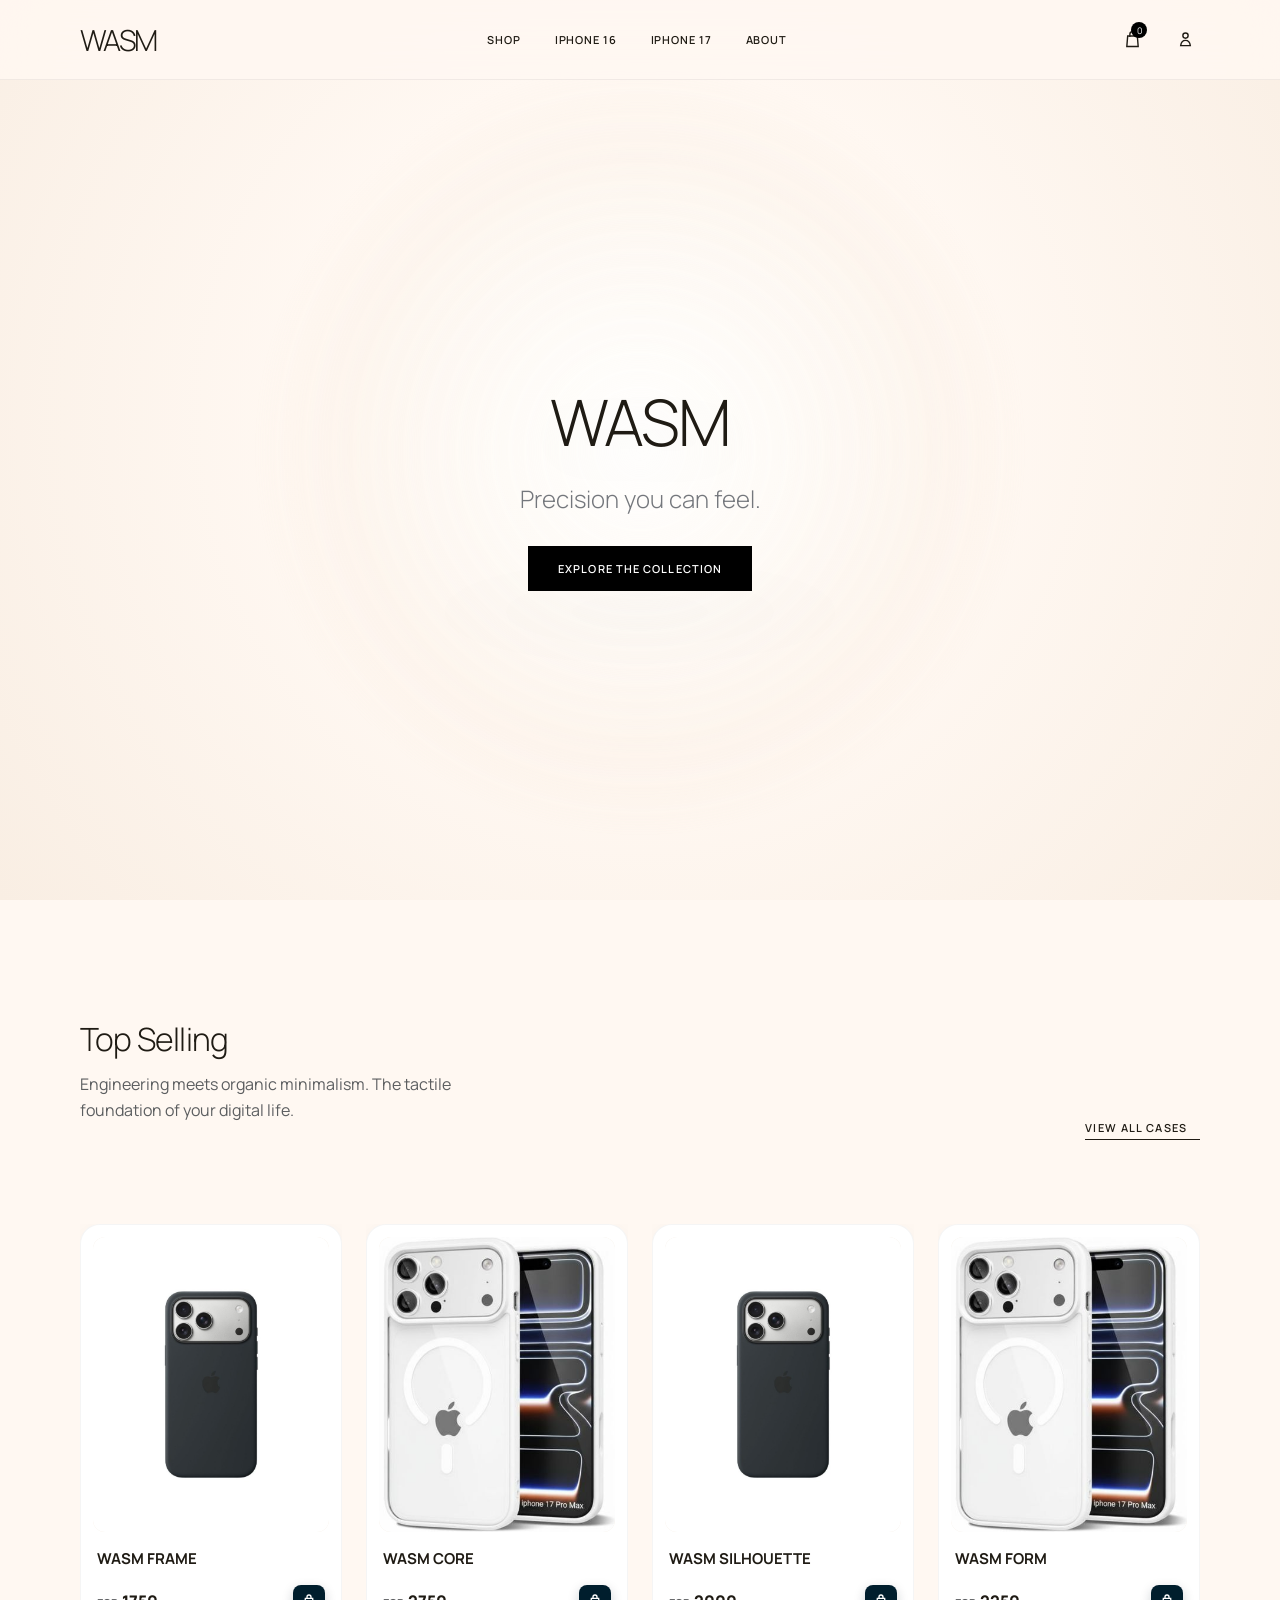
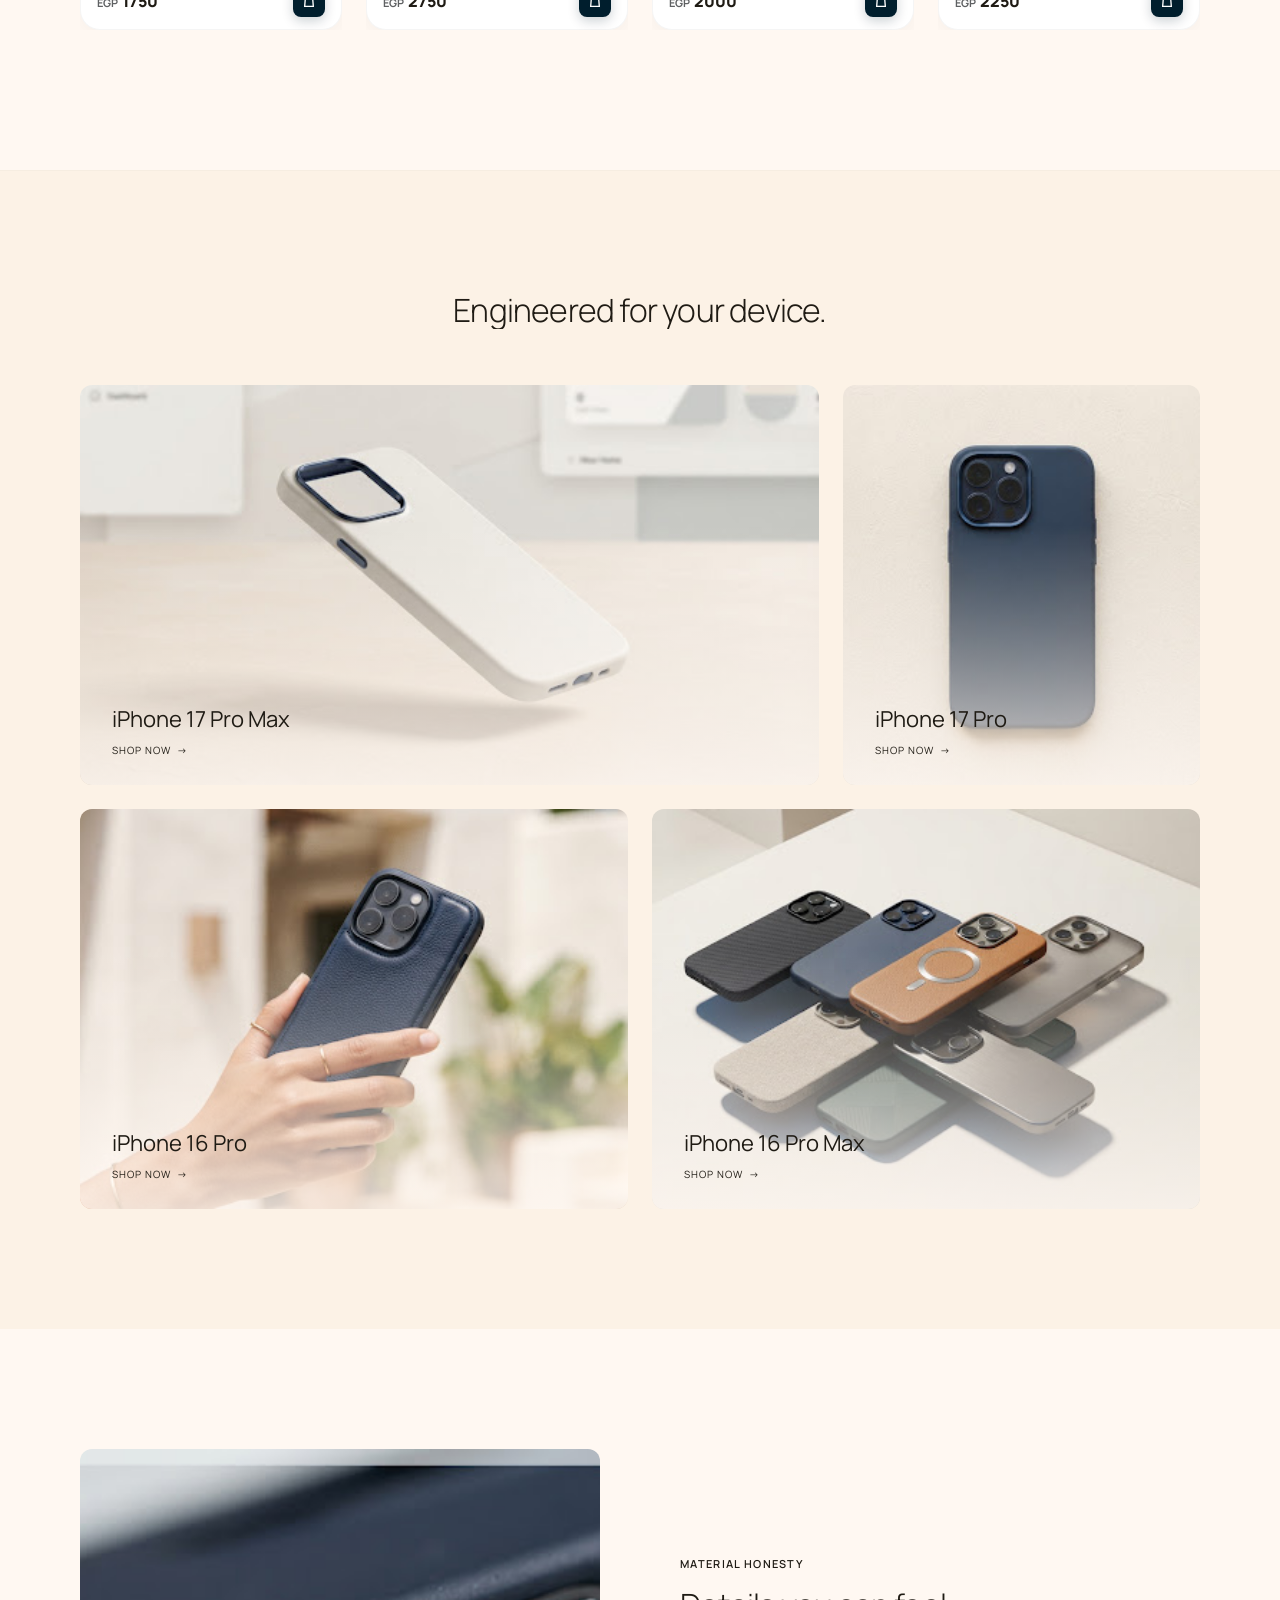
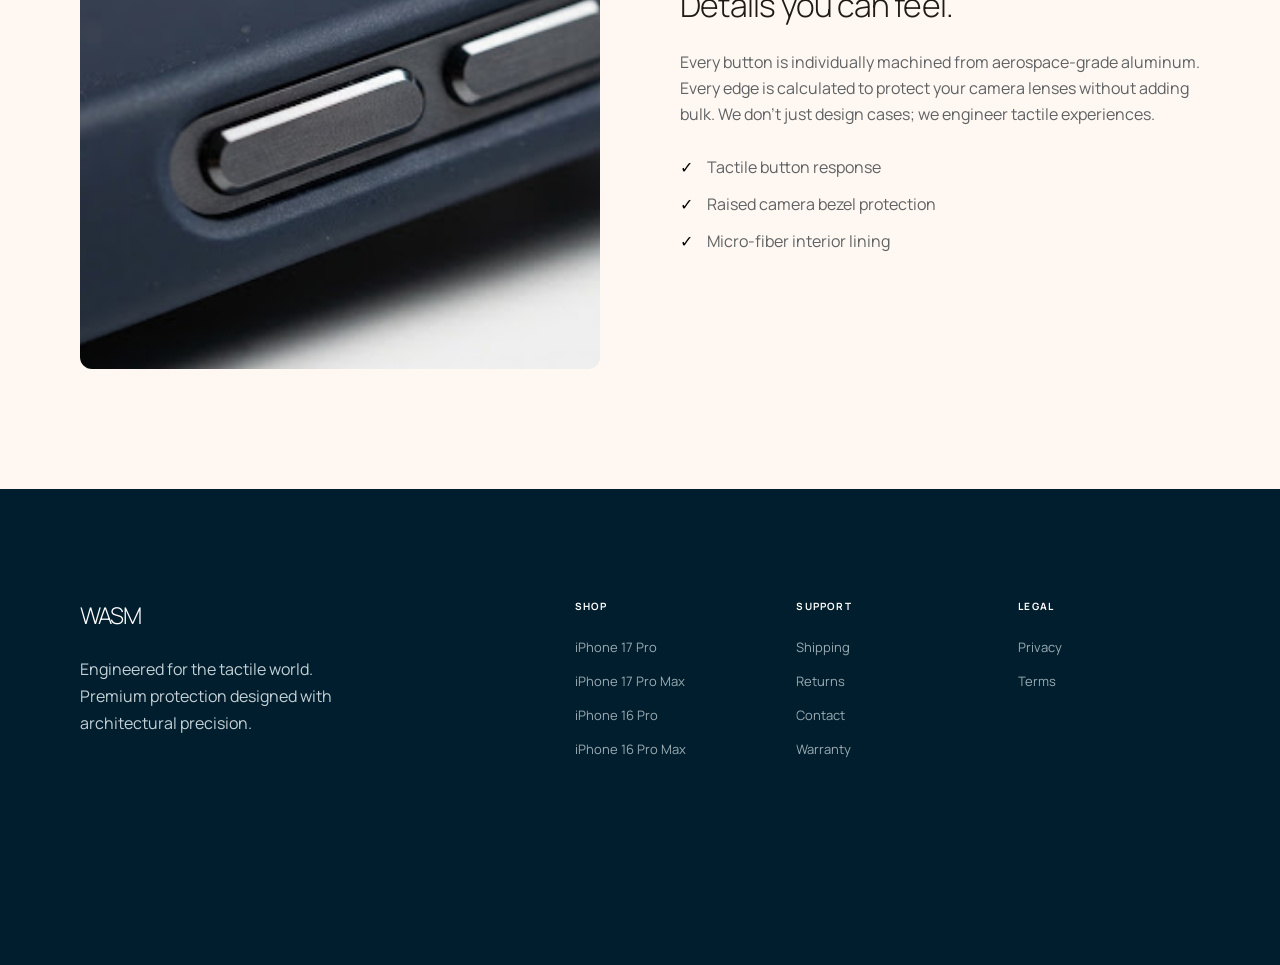
==== commit e82ad0ae: "Covers" ====
--- a/index.html
+++ b/index.html
@@ -5,8 +5,10 @@
   <meta name="description" content="WASM premium phone cases, engineered for the tactile world.">
   <title>WASM — Precision you can feel.</title>
   <link rel="preconnect" href="https://fonts.googleapis.com"><link rel="preconnect" href="https://fonts.gstatic.com" crossorigin>
-  <link href="https://fonts.googleapis.com/css2?family=Manrope:wght@300;400;500;600&display=swap" rel="stylesheet">
+  <link href="https://fonts.googleapis.com/css2?family=Manrope:wght@300;400;500;600;700;800&display=swap" rel="stylesheet">
+  <link rel="stylesheet" href="https://cdn.jsdelivr.net/npm/swiper@11/swiper-bundle.min.css" />
   <link rel="stylesheet" href="css/site.css"><link rel="stylesheet" href="css/motion.css">
+  <script defer src="https://cdn.jsdelivr.net/npm/swiper@11/swiper-bundle.min.js"></script>
   <script defer src="js/app.js"></script>
 </head>
 <body data-page="home">
@@ -16,7 +18,7 @@
   </header>
   <main>
     <section class="section container" id="collection">
-      <div class="section-heading"><div><h2>Featured Collection</h2><p>Engineering meets organic minimalism. The tactile<br>foundation of your digital life.</p></div><a class="text-link" href="shop.html">View all cases</a></div>
+      <div class="section-heading"><div><h2>Top Selling</h2><p>Engineering meets organic minimalism. The tactile<br>foundation of your digital life.</p></div><a class="text-link" href="shop.html">View all cases</a></div>
       <div class="featured-grid" id="featured-products"></div>
     </section>
     <section class="section devices">
--- a/css/site.css
+++ b/css/site.css
@@ -1,7 +1,22 @@
 :root{--cream:#fff8f2;--cream-low:#fcf2e6;--sand:#f6ede1;--sand-deep:#eae1d5;--ink:#1f1b14;--muted:#5f6163;--navy:#001e2d;--line:#d7d2cb;--max:1440px}
 *{box-sizing:border-box}html{scroll-behavior:smooth}body{margin:0;background:var(--cream);color:var(--ink);font-family:Manrope,Arial,sans-serif;font-size:16px;font-weight:400;-webkit-font-smoothing:antialiased}button,input,select{font:inherit}button,a{color:inherit}a{text-decoration:none}img{display:block;width:100%}h1,h2,h3,p{margin-top:0}h1,h2{font-weight:300;letter-spacing:-.025em}h2{font-size:32px;line-height:1.2}.container{width:min(100%,var(--max));margin-inline:auto;padding-inline:80px}.section{padding-block:120px}.button{display:inline-flex;align-items:center;justify-content:center;border:0;background:#000;color:#fff;padding:15px 30px;text-transform:uppercase;font-size:11px;font-weight:600;letter-spacing:.1em;cursor:pointer}.wide{width:100%}.eyebrow,.text-link{font-size:11px;font-weight:600;letter-spacing:.12em;text-transform:uppercase}.center{text-align:center}
 .site-nav{height:80px;position:fixed;inset:0 0 auto;z-index:20;background:rgb(255 248 242/.88);backdrop-filter:blur(22px);border-bottom:1px solid rgb(31 27 20/.06)}.nav-inner{height:100%;display:flex;align-items:center;justify-content:space-between}.brand{font-size:29px;font-weight:300;letter-spacing:-.06em}.nav-links{display:flex;gap:34px;align-items:center}.nav-links a{padding-block:7px;font-size:11px;font-weight:600;letter-spacing:.08em;text-transform:uppercase}.nav-links a.active{border-bottom:2px solid #000}.nav-actions{display:flex;align-items:center;gap:24px}.icon-button{border:0;background:transparent;padding:4px;cursor:pointer;display:grid;place-items:center}.icon-button svg{width:21px;height:21px;fill:none;stroke:currentColor;stroke-width:1.6}.menu-button{display:none}.bag-count{position:absolute;margin:-19px 0 0 14px;background:#000;color:#fff;border-radius:50%;font-size:9px;width:16px;height:16px;display:grid;place-items:center}
-.hero{height:800px;min-height:100vh;display:grid;place-items:center;padding-top:80px}.hero-inner{text-align:center;display:flex;align-items:center;flex-direction:column}.hero h1{font-size:64px;line-height:1;margin:0 0 28px}.hero p{font-size:24px;color:#74777c;font-weight:300;margin-bottom:31px}.section-heading{display:flex;justify-content:space-between;align-items:flex-end;margin-bottom:64px}.section-heading h2{margin-bottom:14px}.section-heading p{line-height:1.6;color:#5c5e60}.text-link{border-bottom:1px solid;padding-bottom:4px}.featured-grid{display:grid;grid-template-columns:repeat(3,1fr);gap:24px}.featured-card .media{aspect-ratio:4/5;overflow:hidden;border-radius:8px;background:var(--sand);margin-bottom:21px}.featured-card img,.product-card img,.device img{height:100%;object-fit:cover;transition:transform .7s ease}.featured-card:hover img,.product-card:hover img,.device:hover img{transform:scale(1.025)}.product-meta{display:flex;align-items:flex-start;justify-content:space-between}.product-meta h3{font-size:11px;letter-spacing:.1em;margin-bottom:8px}.product-meta p{font-size:14px;color:#68696a}.product-meta>span{font-size:12px;font-weight:600}
+.hero{height:800px;min-height:100vh;display:grid;place-items:center;padding-top:80px}.hero-inner{text-align:center;display:flex;align-items:center;flex-direction:column}.hero h1{font-size:64px;line-height:1;margin:0 0 28px}.hero p{font-size:24px;color:#74777c;font-weight:300;margin-bottom:31px}.section-heading{display:flex;justify-content:space-between;align-items:flex-end;margin-bottom:64px}.section-heading h2{margin-bottom:14px}.section-heading p{line-height:1.6;color:#5c5e60}.text-link{border-bottom:1px solid;padding-bottom:4px}
+.featured-swiper { width: 100%; padding: 20px 0; overflow: hidden; }
+.featured-swiper .swiper-wrapper { transition-timing-function: linear !important; }
+.featured-card { display: flex; flex-direction: column; background: #ffffff; border-radius: 20px; padding: 12px; box-shadow: 0 4px 20px rgba(0, 0, 0, 0.04); transition: transform 0.3s ease, box-shadow 0.3s ease; border: 1px solid rgba(0,0,0,0.04); height: 100%; }
+.featured-card:hover { box-shadow: 0 12px 32px rgba(0, 0, 0, 0.08); transform: translateY(-4px); }
+.featured-card .media{display:block;aspect-ratio:4/5;overflow:hidden;border-radius:12px;background:var(--sand);margin-bottom:16px; position: relative; width: 100%;}
+.featured-card img,.product-card img,.device img{height:100%;width:100%;object-fit:cover;transition:transform .7s ease}.featured-card:hover img,.product-card:hover img,.device:hover img{transform:scale(1.04)}
+.product-meta{display:flex;flex-direction:column;justify-content:space-between;flex:1;padding:0 4px}
+.title-link{text-decoration:none; color:inherit}
+.truncate-title{font-size:15px;font-weight:700;letter-spacing:0;margin-bottom:4px;color:var(--ink); white-space: nowrap; overflow: hidden; text-overflow: ellipsis; max-width: 100%;}
+.product-meta .meta-bottom {display:flex;align-items:center;justify-content:space-between;margin-top:12px;}
+.price-brand{font-size:16px;font-weight:800;color:var(--ink); display: flex; align-items: baseline; gap: 4px;}
+.price-brand small{font-size:11px;font-weight:700;color:var(--muted);}
+.cart-icon-btn { background: var(--navy); color: #fff; border: none; width: 32px; height: 32px; border-radius: 8px; display: flex; align-items: center; justify-content: center; cursor: pointer; transition: transform 0.2s, background 0.2s; box-shadow: 0 4px 12px rgba(0, 30, 45, 0.2); }
+.cart-icon-btn:hover { transform: scale(1.08); background: #000; }
+.cart-icon-btn svg { width: 16px; height: 16px; fill: none; stroke: currentColor; stroke-width: 2; pointer-events: none; }
 .devices{background:var(--cream-low);border-top:1px solid var(--sand)}.devices h2{margin-bottom:56px}.device-grid{display:grid;grid-template-columns:repeat(12,1fr);gap:24px}.device{grid-column:span 4;height:400px;position:relative;overflow:hidden;border-radius:12px;background:var(--cream)}.device-wide{grid-column:span 8}.device-half{grid-column:span 6}.device:after{content:"";position:absolute;inset:35% 0 0;background:linear-gradient(transparent,rgb(255 248 242/.8))}.device span{position:absolute;left:32px;bottom:28px;z-index:2;display:flex;flex-direction:column}.device b{font-size:22px;font-weight:400}.device small{text-transform:uppercase;font-size:10px;letter-spacing:.1em;margin-top:9px}.story{display:grid;grid-template-columns:1fr 1fr;gap:80px;align-items:center}.story img{aspect-ratio:1;object-fit:cover;border-radius:12px}.story>div{max-width:550px}.story h2{margin:13px 0 24px}.story p{color:#5f6264;line-height:1.65}.story ul{list-style:none;margin:28px 0 0;padding:0;color:#5f6264}.story li{margin:15px 0}.story li:before{content:"✓";color:#000;margin-right:14px}
 .site-footer{background:var(--navy);color:#c4d0d5;padding:110px 0 48px}.footer-top{display:grid;grid-template-columns:5fr 2fr 2fr 2fr;gap:40px}.footer-brand .brand{color:#fff;font-size:23px}.footer-brand p{max-width:300px;margin-top:25px;line-height:1.7}.footer-col b{display:block;color:#fff;margin-bottom:25px;text-transform:uppercase;font-size:10px;letter-spacing:.12em}.footer-col a{display:block;color:#9babb3;margin:16px 0;font-size:13px}.footer-bottom{border-top:1px solid rgb(255 255 255/.12);margin-top:90px;padding-top:38px;display:flex;justify-content:space-between;font-size:10px;letter-spacing:.06em;text-transform:uppercase}.footer-light .site-footer{background:var(--sand-deep);color:#111;padding:75px 0}.footer-light .footer-top{display:flex;justify-content:space-between;align-items:center}.footer-light .footer-brand p{margin:14px 0 0}.footer-light .footer-col{display:none}.footer-light .footer-bottom{border:0;margin:0;padding:0}.footer-light .footer-bottom span:first-child{display:none}
 .shop-main{padding-top:140px;padding-bottom:190px}.shop-heading{display:flex;align-items:flex-end;justify-content:space-between;padding:28px 0 39px;border-bottom:1px solid #c8c9c8;margin-bottom:58px}.shop-heading h1{font-size:64px;margin-bottom:20px}.shop-heading p{font-size:16px;line-height:1.65;color:#4d4f50;margin:0}.filters{display:flex;gap:16px}.filters button{min-width:94px;padding:10px 17px;background:transparent;border:1px solid #bbb;border-radius:999px;font-size:12px;letter-spacing:.08em}.product-grid{display:grid;grid-template-columns:repeat(2,1fr);gap:86px 24px}.product-card .media{aspect-ratio:4/5;overflow:hidden;border-radius:8px;background:#f1eee8;margin-bottom:22px}.product-card h3{font-weight:400;font-size:23px;letter-spacing:-.03em;text-transform:none;margin-bottom:2px}.product-card .product-meta p{font-size:14px;margin-bottom:16px}.swatch-row{display:flex;gap:10px}.swatch-dot{width:14px;height:14px;border-radius:50%;border:1px solid #bbb}
@@ -22,3 +37,89 @@
 .form-grid input:nth-child(8){grid-column:5/span 2;grid-row:5}
 @media(max-width:720px){.container{padding-inline:20px}.site-nav{height:64px}.brand{font-size:22px}.nav-links{display:none}.nav-actions{gap:12px}.menu-button{display:grid}.hero{min-height:620px;height:100vh;padding-top:64px}.hero h1{font-size:40px}.hero p{font-size:18px}.section{padding-block:80px}.section-heading{align-items:flex-start}.section-heading p br{display:none}.featured-grid{grid-template-columns:1fr}.device-grid{grid-template-columns:1fr}.device,.device-wide,.device-half{grid-column:auto;height:330px}.story{grid-template-columns:1fr;gap:42px}.story>div{max-width:none}.footer-top{grid-template-columns:1fr 1fr}.footer-brand{grid-column:1/-1}.shop-main{padding-top:90px}.shop-heading{align-items:flex-start;gap:26px}.shop-heading h1{font-size:40px}.shop-heading p br{display:none}.filters{gap:7px}.filters button{min-width:auto}.product-grid{gap:50px 10px}.product-card h3{font-size:15px}.product-main{padding-top:88px;grid-template-columns:1fr}.product-controls{padding:30px 0}.product-controls>h1{font-size:40px}.checkout-main{padding-top:50px;grid-template-columns:1fr;gap:25px}.summary{grid-row:1}.checkout-main form{grid-row:2}.checkout-main section{margin-bottom:45px}}
 @media(max-width:560px){.section-heading,.shop-heading{flex-direction:column}.featured-grid,.product-grid{grid-template-columns:1fr}.product-grid{gap:60px}.shop-heading h1{margin-bottom:10px}.filters{width:100%;justify-content:flex-end}.gallery-pair{gap:5px}.model-grid{grid-template-columns:1fr}.footer-top{grid-template-columns:1fr}.footer-bottom{align-items:flex-start;gap:18px;flex-direction:column}.footer-light .footer-top{align-items:flex-start;flex-direction:column}.form-grid,.card-fields{grid-template-columns:1fr}.form-grid>*,.form-grid .short,.form-grid input:first-child,.form-grid input:nth-child(4),.form-grid input:nth-child(5),.card-fields .short{grid-column:1!important;width:100%!important}.summary{padding:24px}.summary-product{grid-template-columns:70px 1fr auto}.summary-product img{height:70px}.checkout-header{height:70px}}
+
+/* --- Product Mobile UX Overhaul --- */
+@media (max-width: 720px) {
+  .product-main {
+    padding-top: 76px; /* Bring everything up */
+  }
+  .product-controls {
+    padding: 18px 0; /* Less padding so options are visible instantly */
+  }
+  .product-controls > h1 {
+    font-size: 34px; /* Sleeker, smaller title to save space */
+    margin: 8px 0;
+  }
+  .price {
+    font-size: 20px;
+    margin-bottom: 12px;
+  }
+  .rule {
+    margin: 16px 0; /* Tighter margins */
+  }
+  
+  /* Horizontal Snap Gallery */
+  .gallery {
+    flex-direction: row;
+    overflow-x: auto;
+    scroll-snap-type: x mandatory;
+    scroll-behavior: smooth;
+    -webkit-overflow-scrolling: touch;
+    gap: 12px;
+    margin: 0 -20px; /* Break out of container */
+    padding: 10px 20px 20px;
+    scrollbar-width: none; /* Hide scrollbar Firefox */
+  }
+  .gallery::-webkit-scrollbar { 
+    display: none; /* Hide scrollbar Safari/Chrome */
+  }
+  
+  .gallery > * {
+    flex: 0 0 85vw; /* Each gallery item takes 85% width */
+    scroll-snap-align: center;
+    border-radius: 20px;
+    box-shadow: 0 8px 24px rgba(0,0,0,0.08); /* Creative pop shadow */
+    animation: galleryPop 0.8s cubic-bezier(0.2, 0.8, 0.2, 1) backwards;
+  }
+  
+  .gallery-main { 
+    animation-delay: 0.1s; 
+    aspect-ratio: 1; /* Square shape makes it much shorter, keeping options above the fold */
+    margin-top: 0;
+  }
+  .gallery-life {
+    animation-delay: 0.3s;
+    aspect-ratio: 1;
+    margin-top: 0;
+  }
+  
+  .gallery-pair {
+    animation-delay: 0.2s;
+    display: flex;
+    flex-direction: row;
+    gap: 12px;
+    box-shadow: none;
+    background: transparent;
+  }
+  .gallery-pair img {
+    flex: 1;
+    width: calc(50% - 6px);
+    aspect-ratio: 1;
+    border-radius: 20px;
+    box-shadow: 0 8px 24px rgba(0,0,0,0.08);
+  }
+}
+
+/* Creative Entrance Animation for the Gallery on Mobile */
+@keyframes galleryPop {
+  0% { 
+    opacity: 0; 
+    transform: scale(0.85) translateX(30px); 
+    filter: blur(5px); 
+  }
+  100% { 
+    opacity: 1; 
+    transform: scale(1) translateX(0); 
+    filter: blur(0); 
+  }
+}
--- a/css/motion.css
+++ b/css/motion.css
@@ -88,14 +88,17 @@
 .cart-overlay{position:fixed;inset:0;z-index:80;background:rgba(10,20,26,.28);backdrop-filter:blur(2px);opacity:0;visibility:hidden;transition:opacity var(--motion-ui),visibility 0s linear var(--motion-ui)}
 .cart-drawer{position:absolute;right:0;top:0;height:100%;width:min(440px,100%);background:#fff8f2;padding:34px;display:flex;flex-direction:column;transform:translateX(102%);transition:transform 520ms var(--ease-premium);box-shadow:-20px 0 70px rgba(10,29,43,.12)}
 .cart-overlay.is-open{opacity:1;visibility:visible;transition-delay:0s}.cart-overlay.is-open .cart-drawer{transform:none}
-.cart-head{display:flex;justify-content:space-between;align-items:center;padding-bottom:28px;border-bottom:1px solid #ddd5cb}.cart-head h2{margin:0;font-size:26px}.cart-close{background:transparent;border:0;width:40px;height:40px;font-size:24px}
+.cart-head{display:flex;justify-content:space-between;align-items:center;padding-bottom:28px;border-bottom:1px solid #ddd5cb}.cart-head h2{margin:0;font-size:26px}.cart-close{background:rgba(0,0,0,0.06);border:0;width:36px;height:36px;border-radius:50%;display:flex;align-items:center;justify-content:center;cursor:pointer;transition:background 0.2s,transform 0.15s;color:var(--ink)}.cart-close:hover{background:rgba(0,0,0,0.12);transform:scale(1.08)}.cart-close:active{transform:scale(0.95)}.cart-close svg{display:block;pointer-events:none}
 .cart-body{padding:28px 0;flex:1}.cart-item{display:grid;grid-template-columns:92px 1fr auto;gap:18px;align-items:start;overflow:hidden;transition:opacity var(--motion-ui),transform var(--motion-ui),max-height 420ms var(--ease-premium),margin 420ms}.cart-item.is-removing{opacity:0;transform:translateX(16px);max-height:0;margin:0}.cart-item img{height:112px;object-fit:cover;border-radius:8px}.cart-item h3{font-size:16px;font-weight:500;margin-bottom:5px}.cart-item p{font-size:13px;color:#666}.quantity-control{display:inline-flex;border:1px solid #c9c5bf;margin-top:15px}.quantity-control button{border:0;background:transparent;width:32px;height:31px}.quantity-control span{width:30px;display:grid;place-items:center;font-size:13px}.cart-remove{border:0;background:transparent;font-size:18px}.cart-empty{opacity:.62;padding:40px 0;text-align:center}.cart-foot{border-top:1px solid #ddd5cb;padding-top:24px}.cart-subtotal{display:flex;justify-content:space-between;font-size:18px;margin-bottom:20px}.cart-subtotal strong{display:inline-block;transition:opacity var(--motion-fast),transform var(--motion-fast)}.cart-subtotal strong.updating{opacity:.3;transform:translateY(-4px)}
 body.overlay-open{overflow:hidden}
 
-/* Mobile menu */
-.mobile-menu{position:fixed;inset:64px 0 0;z-index:70;background:rgba(255,248,242,.97);backdrop-filter:blur(24px);display:flex;flex-direction:column;padding:48px 20px;visibility:hidden;opacity:0;transform:translateY(-14px);transition:opacity var(--motion-ui),transform var(--motion-ui) var(--ease-premium),visibility 0s linear var(--motion-ui)}
-.mobile-menu.is-open{visibility:visible;opacity:1;transform:none;transition-delay:0s}.mobile-menu a{font-size:30px;font-weight:300;padding:15px 0;opacity:0;transform:translateY(12px);border-bottom:1px solid #e7ddd2}.mobile-menu.is-open a{opacity:1;transform:none;transition:opacity 450ms var(--ease-premium),transform 450ms var(--ease-premium);transition-delay:calc(var(--i)*55ms)}
-.menu-button svg{transition:transform var(--motion-ui)}.menu-button.is-open svg{transform:rotate(90deg)}
+  /* Mobile menu (Modern Floating Island) */
+  .mobile-menu{position:fixed;top:76px;right:20px;width:220px;z-index:70;background:rgba(255,255,255,.98);backdrop-filter:blur(24px);border-radius:24px;box-shadow:0 12px 40px rgba(0,0,0,.08);border:1px solid rgba(0,0,0,.04);display:flex;flex-direction:column;padding:12px;visibility:hidden;opacity:0;transform:translateY(-12px) scale(.96);transform-origin:top right;transition:opacity 300ms var(--ease-premium),transform 300ms var(--ease-premium),visibility 0s linear 300ms}
+  .mobile-menu.is-open{visibility:visible;opacity:1;transform:none;transition-delay:0s}
+  .mobile-menu a{font-size:15px;font-weight:700;color:var(--ink);padding:14px 18px;border-radius:12px;background:transparent;opacity:0;transform:translateY(8px);transition:background 0.2s, transform 0.2s}
+  .mobile-menu a:active{background:rgba(0,0,0,.04);transform:scale(0.98)}
+  .mobile-menu.is-open a{opacity:1;transform:none;transition:opacity 400ms var(--ease-premium),transform 400ms var(--ease-premium);transition-delay:calc(var(--i)*45ms)}
+  .menu-button svg{transition:transform var(--motion-ui)}.menu-button.is-open svg{transform:rotate(90deg)}
 
 /* Shop filter sheet */
 .filter-sheet-overlay{position:fixed;inset:0;z-index:75;background:rgba(10,20,26,.22);opacity:0;visibility:hidden;transition:opacity var(--motion-ui),visibility 0s linear var(--motion-ui)}
